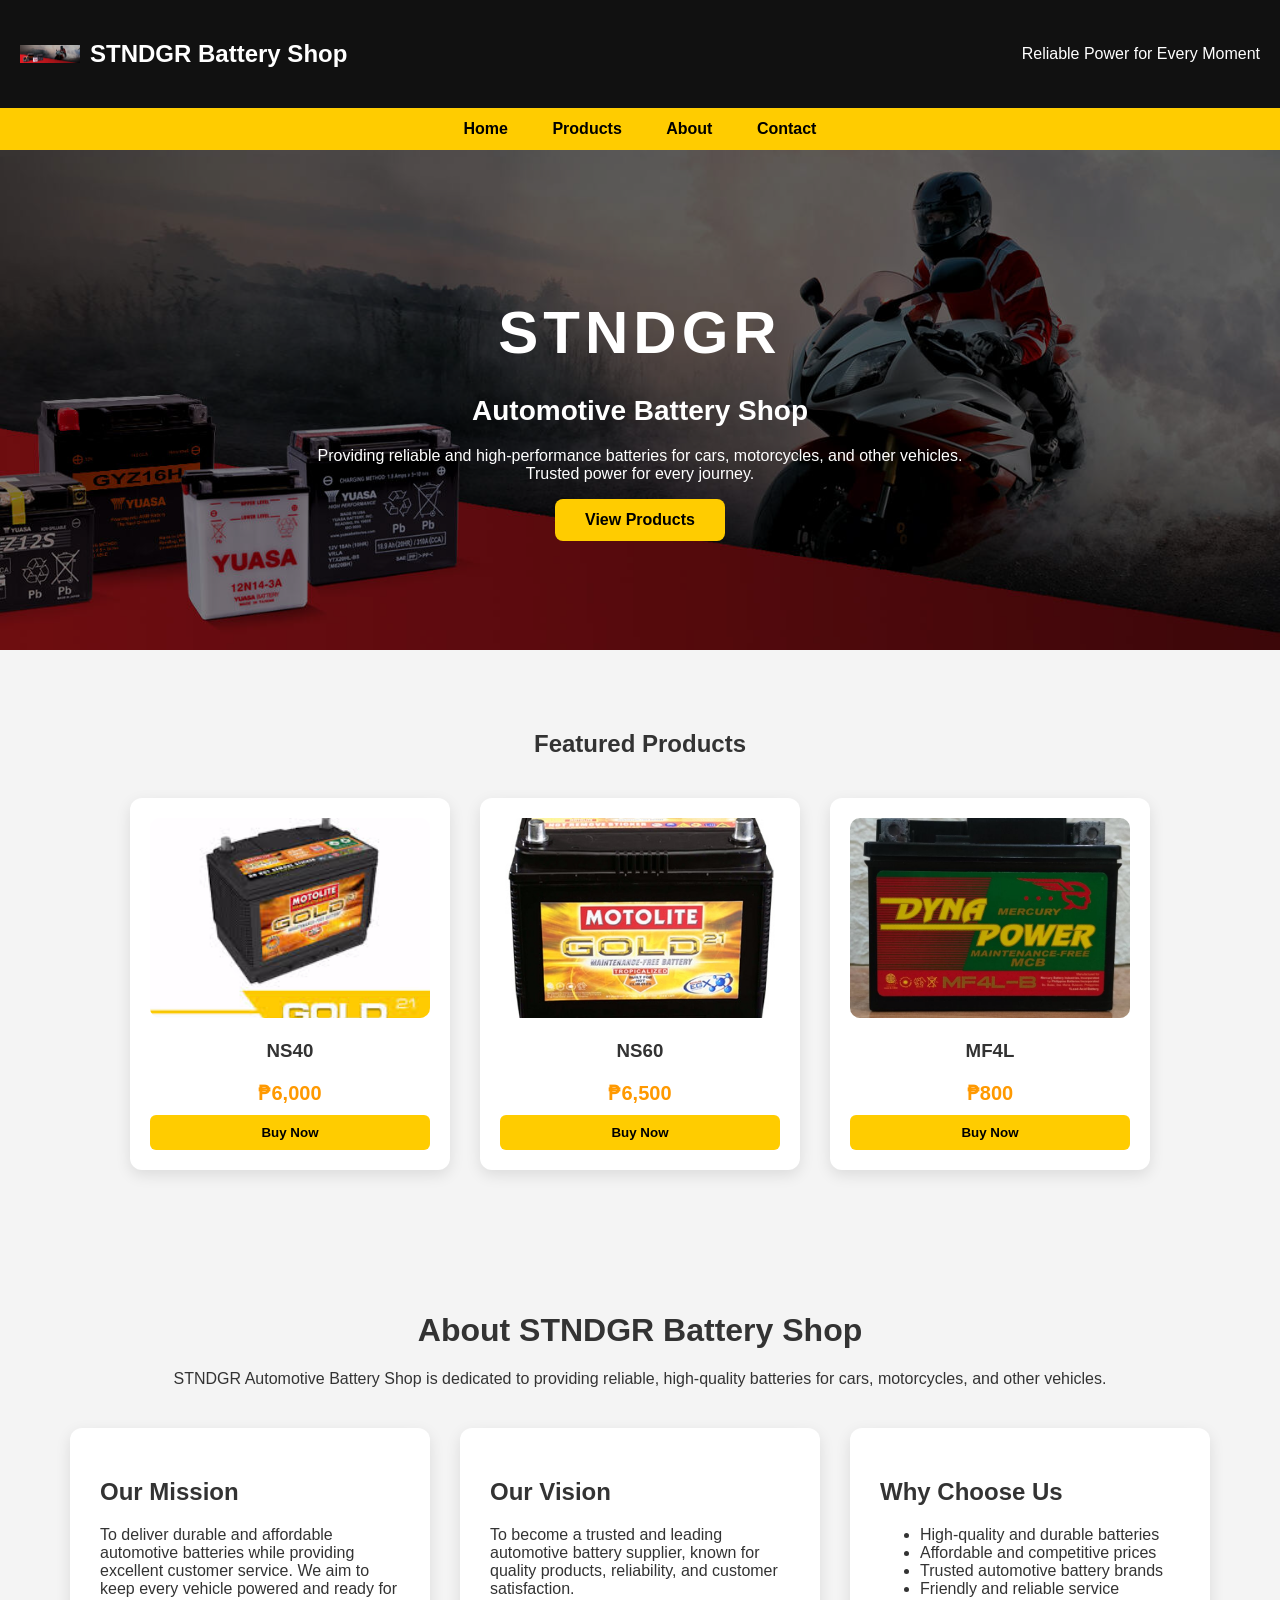
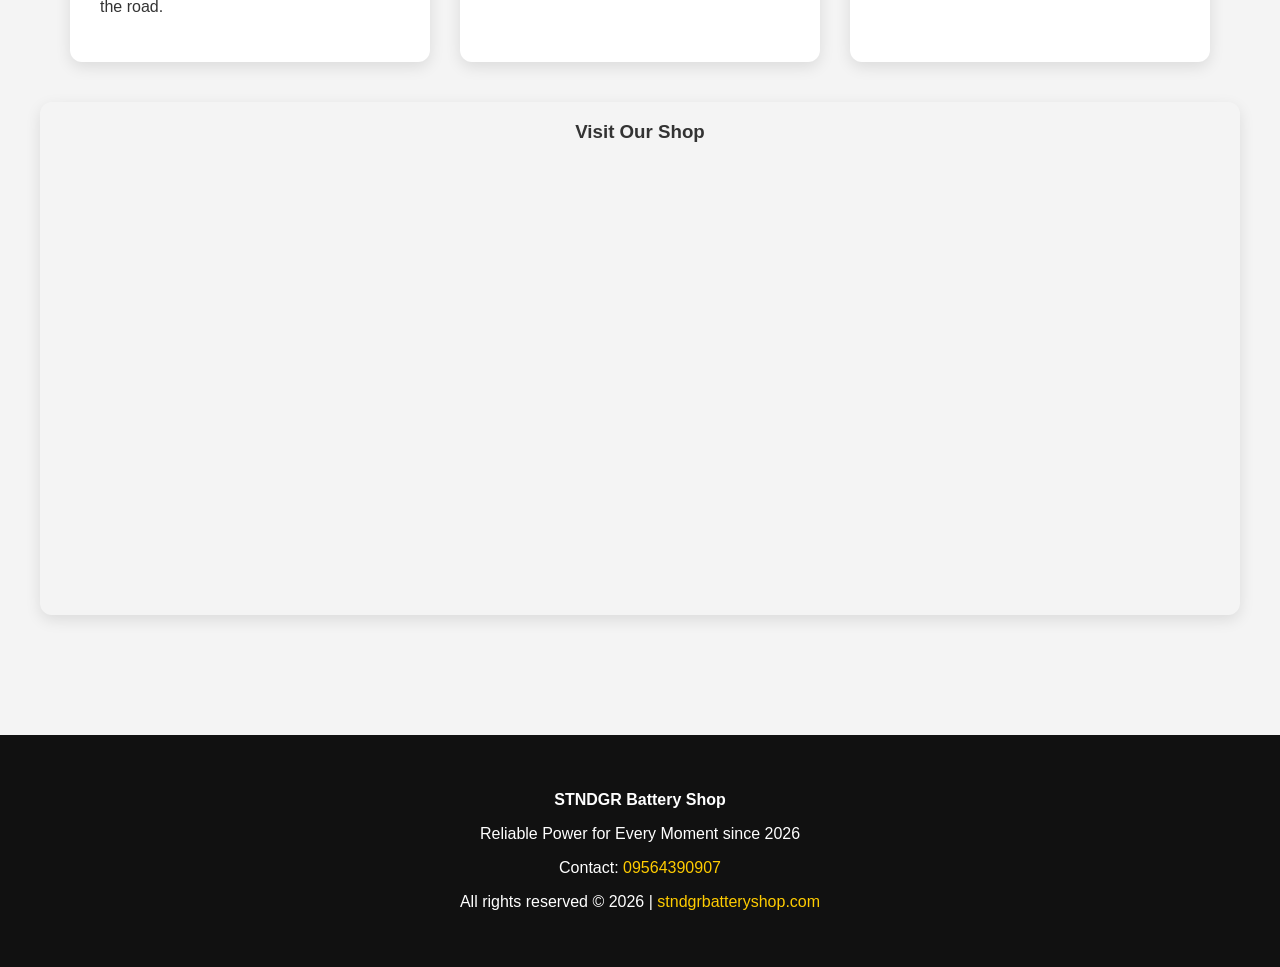
==== activity6.html @ e360e6b0 "Initial commit: Portfolio project" ====
<!DOCTYPE html>
<html lang="en">
<head>
<meta charset="UTF-8">
<meta name="viewport" content="width=device-width, initial-scale=1.0">
<title>STNDGR Battery Shop</title>
<style>
    body { margin: 0; font-family: Arial, Helvetica, sans-serif; background: #f4f4f4; color: #333; }
    .header { background: #111; color: white; padding: 20px; display: flex; justify-content: space-between; align-items: center; }
    .logo { display: flex; align-items: center; }
    .logo img { width: 60px; margin-right: 10px; }
    #nav { background: #ffcc00; padding: 12px; text-align: center; position: sticky; top: 0; z-index: 1000; }
    #nav a { text-decoration: none; color: black; font-weight: bold; margin: 0 20px; transition: 0.3s; }
    #nav a:hover { color: white; }
    .hero { position: relative; height: 500px; background: url("images/bat.jpg") center/cover; display: flex; justify-content: center; align-items: center; text-align: center; color: white; }
    .hero::before { content: ""; position: absolute; top: 0; left: 0; width: 100%; height: 100%; background: rgba(0,0,0,0.5); z-index: 1; }
    .hero .content { position: relative; z-index: 2; max-width: 700px; padding: 20px; }
    .hero h1 { font-size: 60px; margin-bottom: 10px; letter-spacing: 5px; }
    .hero .subtitle { font-size: 28px; font-weight: bold; margin-bottom: 20px; }
    .hero .btn { text-decoration: none; background: #ffcc00; color: black; padding: 12px 30px; font-weight: bold; border-radius: 8px; transition: 0.3s; display: inline-block; }
    .hero .btn:hover { background: white; transform: scale(1.05); }
    .section { padding: 60px 20px; max-width: 1200px; margin: auto; text-align: center; }
    .products-grid { display: flex; justify-content: center; gap: 30px; flex-wrap: wrap; margin-top: 40px; }
    .product-card { background: white; border-radius: 12px; padding: 20px; width: 280px; box-shadow: 0 5px 15px rgba(0,0,0,0.1); transition: 0.3s; }
    .product-card:hover { transform: translateY(-8px); box-shadow: 0 10px 25px rgba(0,0,0,0.2); }
    .product-card img { width: 100%; height: 200px; object-fit: cover; border-radius: 10px; }
    .price { font-size: 20px; color: #ff9900; font-weight: bold; margin: 10px 0; }
    .buy-btn { background: #ffcc00; border: none; padding: 10px 20px; font-weight: bold; border-radius: 6px; cursor: pointer; transition: 0.3s; width: 100%; }
    .buy-btn:hover { background: #222; color: white; }
    .about-section { display: flex; gap: 30px; justify-content: center; flex-wrap: wrap; margin-top: 40px; }
    .about-box { background: white; padding: 30px; width: 300px; border-radius: 12px; box-shadow: 0 5px 15px rgba(0,0,0,0.1); text-align: left; }
    .map-container { margin-top: 40px; border-radius: 12px; overflow: hidden; box-shadow: 0 5px 15px rgba(0,0,0,0.1); }
    .map-container iframe { width: 100%; max-width: 1000px; height: 450px; border: 0; }
    .footer { background: #111; color: white; text-align: center; padding: 40px 20px; margin-top: 60px; }
    .footer a { color: #ffcc00; text-decoration: none; }
    html { scroll-behavior: smooth; }
</style>
</head>
<body>

<div class="header">
    <div class="logo">
        <img src="images/bat.jpg" alt="Logo">
        <h2>STNDGR Battery Shop</h2>
    </div>
    <div class="tagline">Reliable Power for Every Moment</div>
</div>

<div id="nav">
    <a href="#home">Home</a>
    <a href="#products">Products</a>
    <a href="#about">About</a>
    <a href="#contact">Contact</a>
</div>

<div class="hero" id="home">
    <div class="content">
        <h1>STNDGR</h1>
        <p class="subtitle">Automotive Battery Shop</p>
        <p>Providing reliable and high-performance batteries for cars, motorcycles, and other vehicles. Trusted power for every journey.</p>
        <a href="#products" class="btn">View Products</a>
    </div>
</div>

<div class="section" id="products">
    <h2>Featured Products</h2>
    <div class="products-grid">
        <div class="product-card">
            <img src="images/NS40.jpg" alt="NS40">
            <h3>NS40</h3>
            <p class="price">₱6,000</p>
            <button class="buy-btn">Buy Now</button>
        </div>
        <div class="product-card">
            <img src="images/NS60.jpg" alt="NS60">
            <h3>NS60</h3>
            <p class="price">₱6,500</p>
            <button class="buy-btn">Buy Now</button>
        </div>
        <div class="product-card">
            <img src="images/MF4L.jpg" alt="MF4L">
            <h3>MF4L</h3>
            <p class="price">₱800</p>
            <button class="buy-btn">Buy Now</button>
        </div>
    </div>
</div>

<div class="section" id="about">
    <h1>About STNDGR Battery Shop</h1>
    <p>STNDGR Automotive Battery Shop is dedicated to providing reliable, high-quality batteries for cars, motorcycles, and other vehicles.</p>
    <div class="about-section">
        <div class="about-box">
            <h2>Our Mission</h2>
            <p>To deliver durable and affordable automotive batteries while providing excellent customer service. We aim to keep every vehicle powered and ready for the road.</p>
        </div>
        <div class="about-box">
            <h2>Our Vision</h2>
            <p>To become a trusted and leading automotive battery supplier, known for quality products, reliability, and customer satisfaction.</p>
        </div>
        <div class="about-box">
            <h2>Why Choose Us</h2>
            <ul>
                <li>High-quality and durable batteries</li>
                <li>Affordable and competitive prices</li>
                <li>Trusted automotive battery brands</li>
                <li>Friendly and reliable service</li>
            </ul>
        </div>
    </div>

    <div class="map-container">
        <h3>Visit Our Shop</h3>
        <iframe src="https://www.google.com/maps/embed?pb=!1m18!1m12!1m3!1d8634.255800462272!2d123.6729444169883!3d10.118395780507631!2m3!1f0!2f0!3f0!3m2!1i1024!2i768!4f13.1!3m3!1m2!1s0x33a97dbc91348647%3A0x1db8b94921f62734!2sSTNDGR%20BATTERY%20SHOP!5e0!3m2!1sen!2sph!4v1777887205242!5m2!1sen!2sph" allowfullscreen="" loading="lazy" referrerpolicy="no-referrer-when-downgrade"></iframe>
    </div>
</div>

<div class="footer" id="contact">
    <p><b>STNDGR Battery Shop</b></p>
    <p>Reliable Power for Every Moment since 2026</p>
    <p>Contact: <a href="tel:09564390907">09564390907</a></p>
    <p>All rights reserved &copy; 2026 | <a href="#">stndgrbatteryshop.com</a></p>
</div>

</body>
</html>
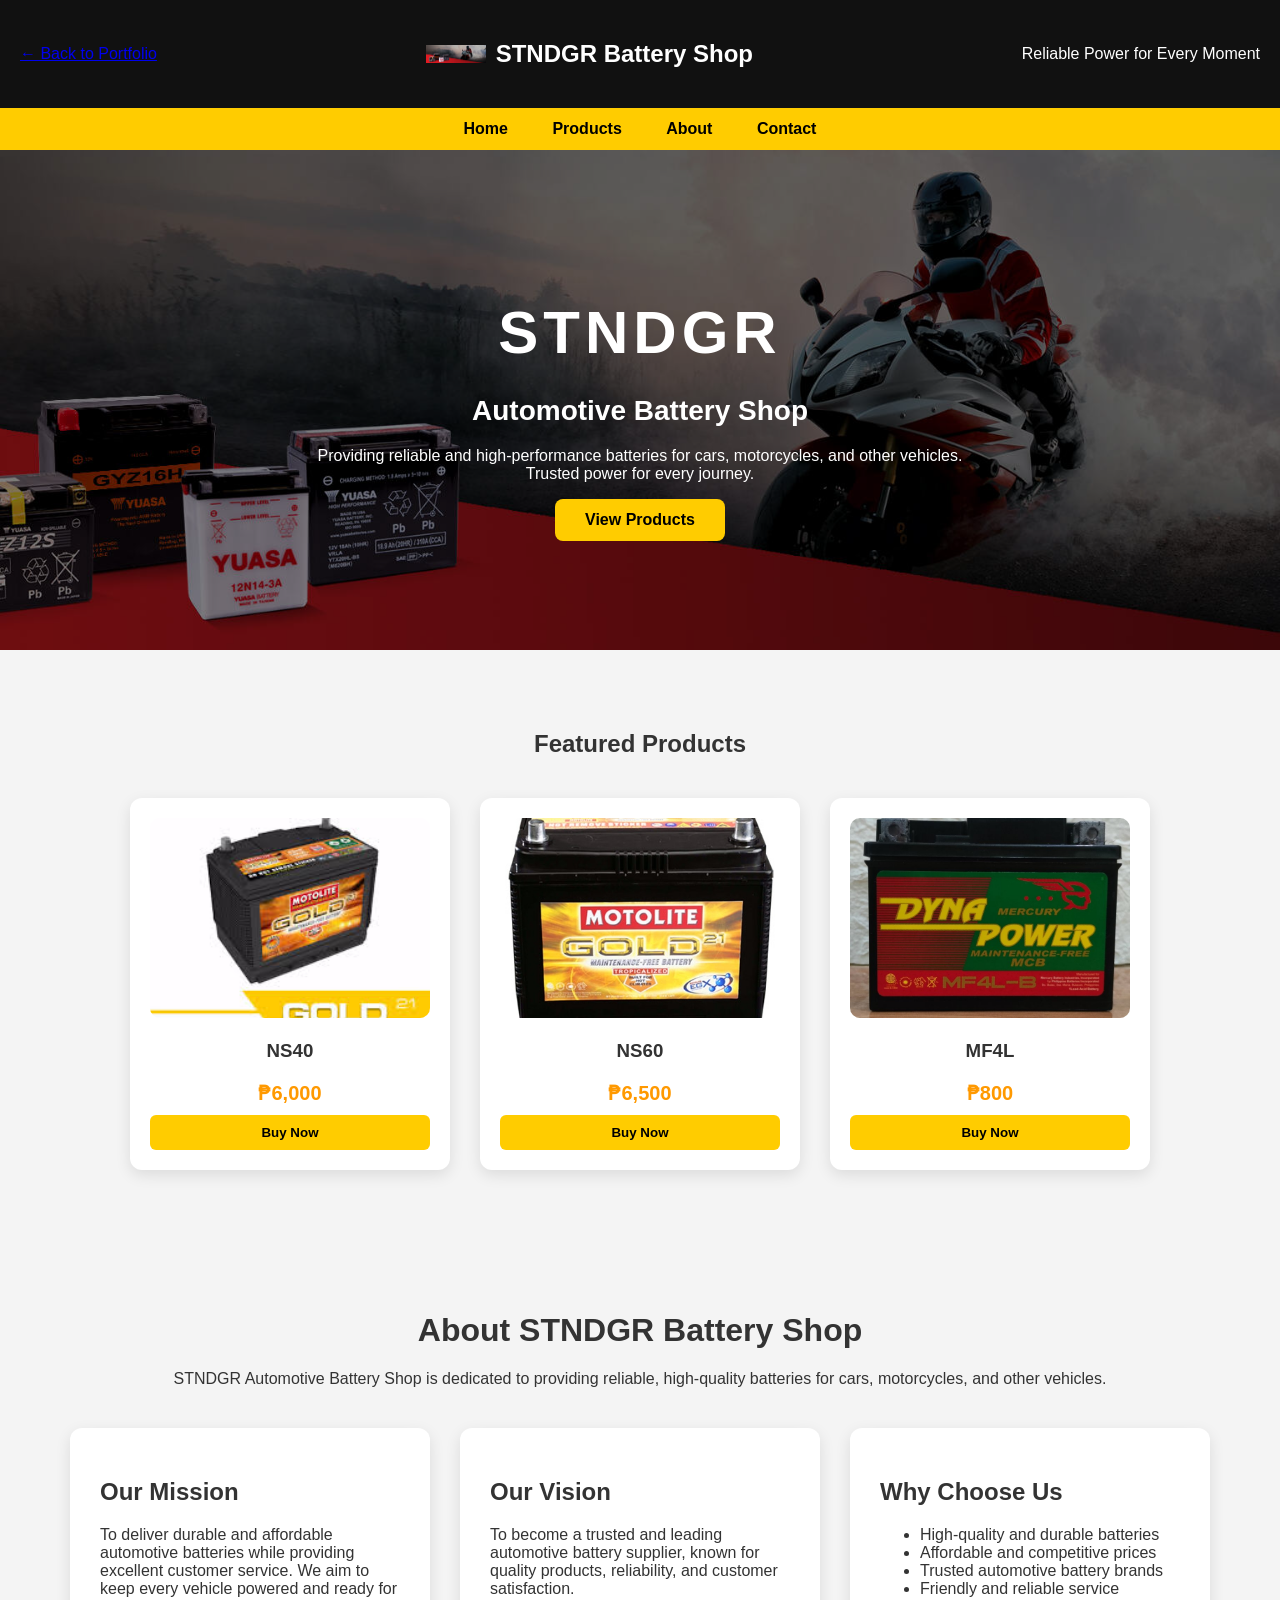
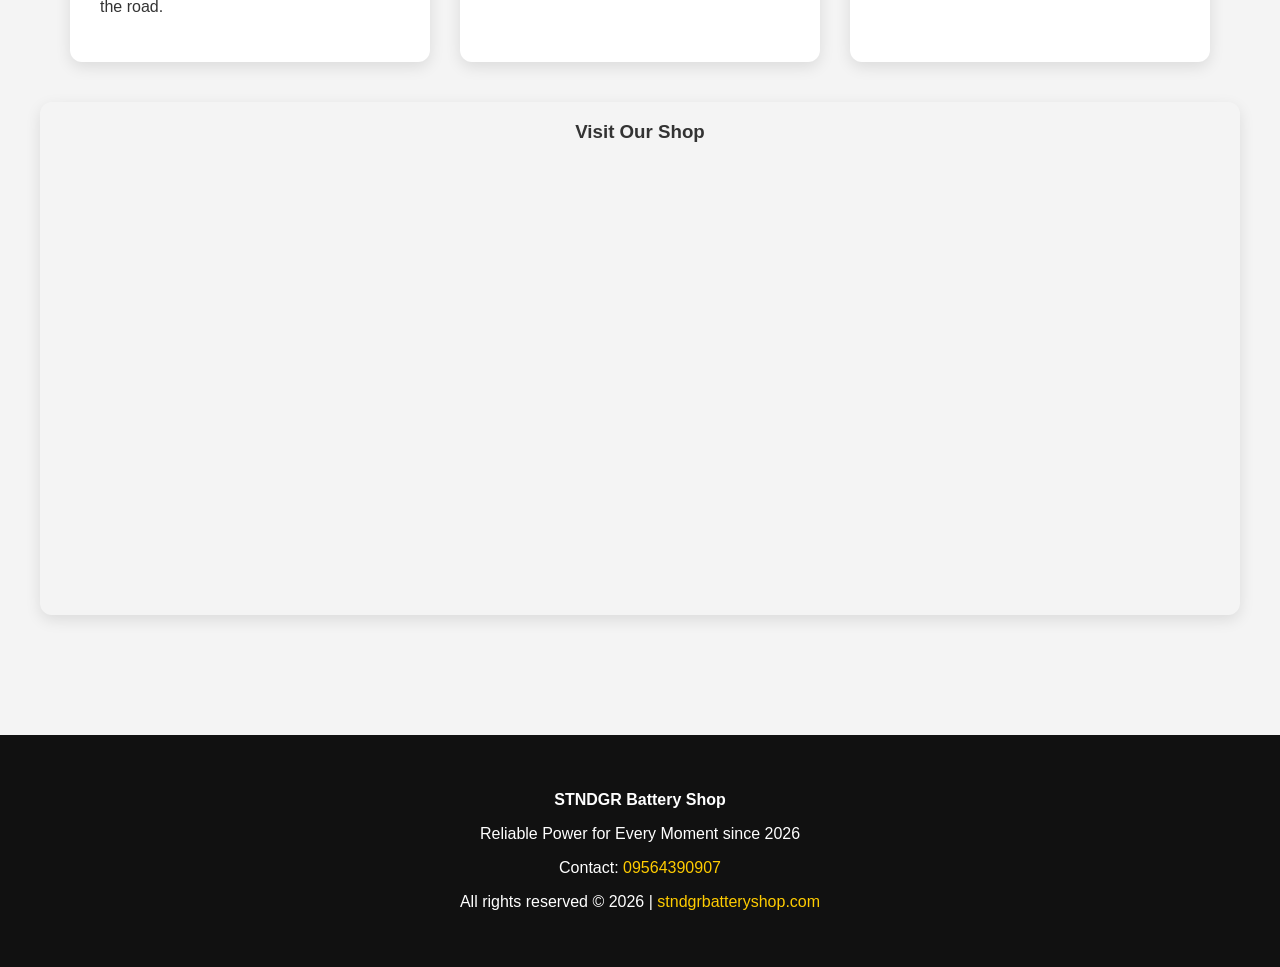
==== commit fe9f99e6: "Update portfolio files and add profile image" ====
--- a/activity6.html
+++ b/activity6.html
@@ -39,6 +39,7 @@
 <body>
 
 <div class="header">
+    <div class="act-nav"><a href="index.html">← Back to Portfolio</a></div>
     <div class="logo">
         <img src="images/bat.jpg" alt="Logo">
         <h2>STNDGR Battery Shop</h2>
